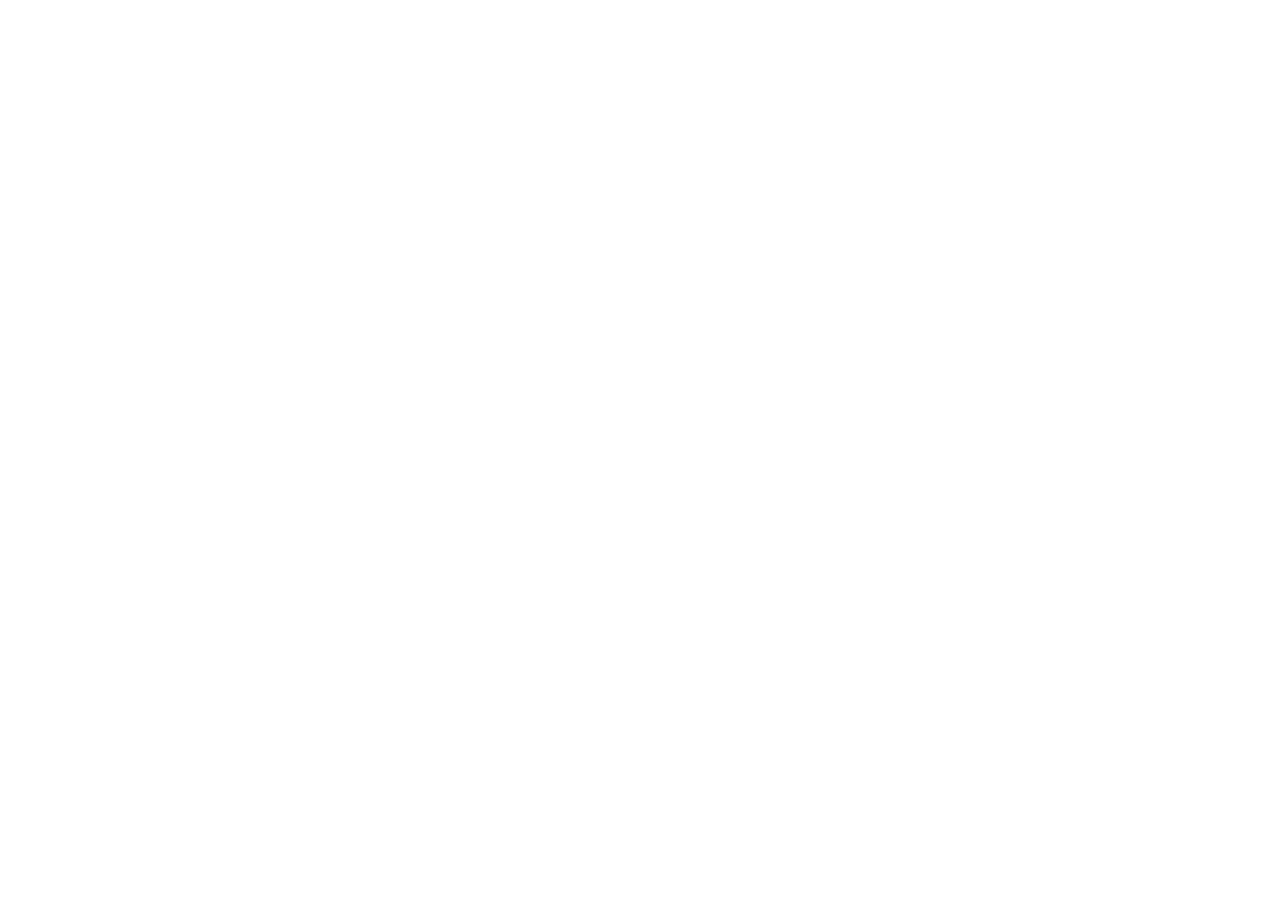
==== plant.html @ 56103a80 "Add the shared engine, the pond and plant models, tests and game pages Co-Authored-By: Claude Opus 5" ====
<!DOCTYPE html>
<html lang="en">
<head>
  <meta charset="UTF-8">
  <meta name="viewport" content="width=device-width, initial-scale=1, viewport-fit=cover">
  <title>Keep the Plant Alive · IoT Playground</title>
  <meta name="description" content="Keep a virtual plant alive for a week with a soil-moisture sensor, a pump and a grow light.">
  <meta name="theme-color" content="#f5f5f2">
  <link rel="icon" href="icon.svg" type="image/svg+xml">
  <link rel="preconnect" href="https://fonts.googleapis.com">
  <link rel="preconnect" href="https://fonts.gstatic.com" crossorigin>
  <link href="https://fonts.googleapis.com/css2?family=Outfit:wght@400;500;600;700&display=swap" rel="stylesheet">
  <link rel="stylesheet" href="style.css">
</head>
<body data-game="plant">
  <noscript><p class="wrap">This game needs JavaScript. Please turn it on in your browser.</p></noscript>
  <script src="engine.js"></script>
  <script src="models/plant.js"></script>
  <script src="ui.js"></script>
  <script src="games/plant.js"></script>
</body>
</html>
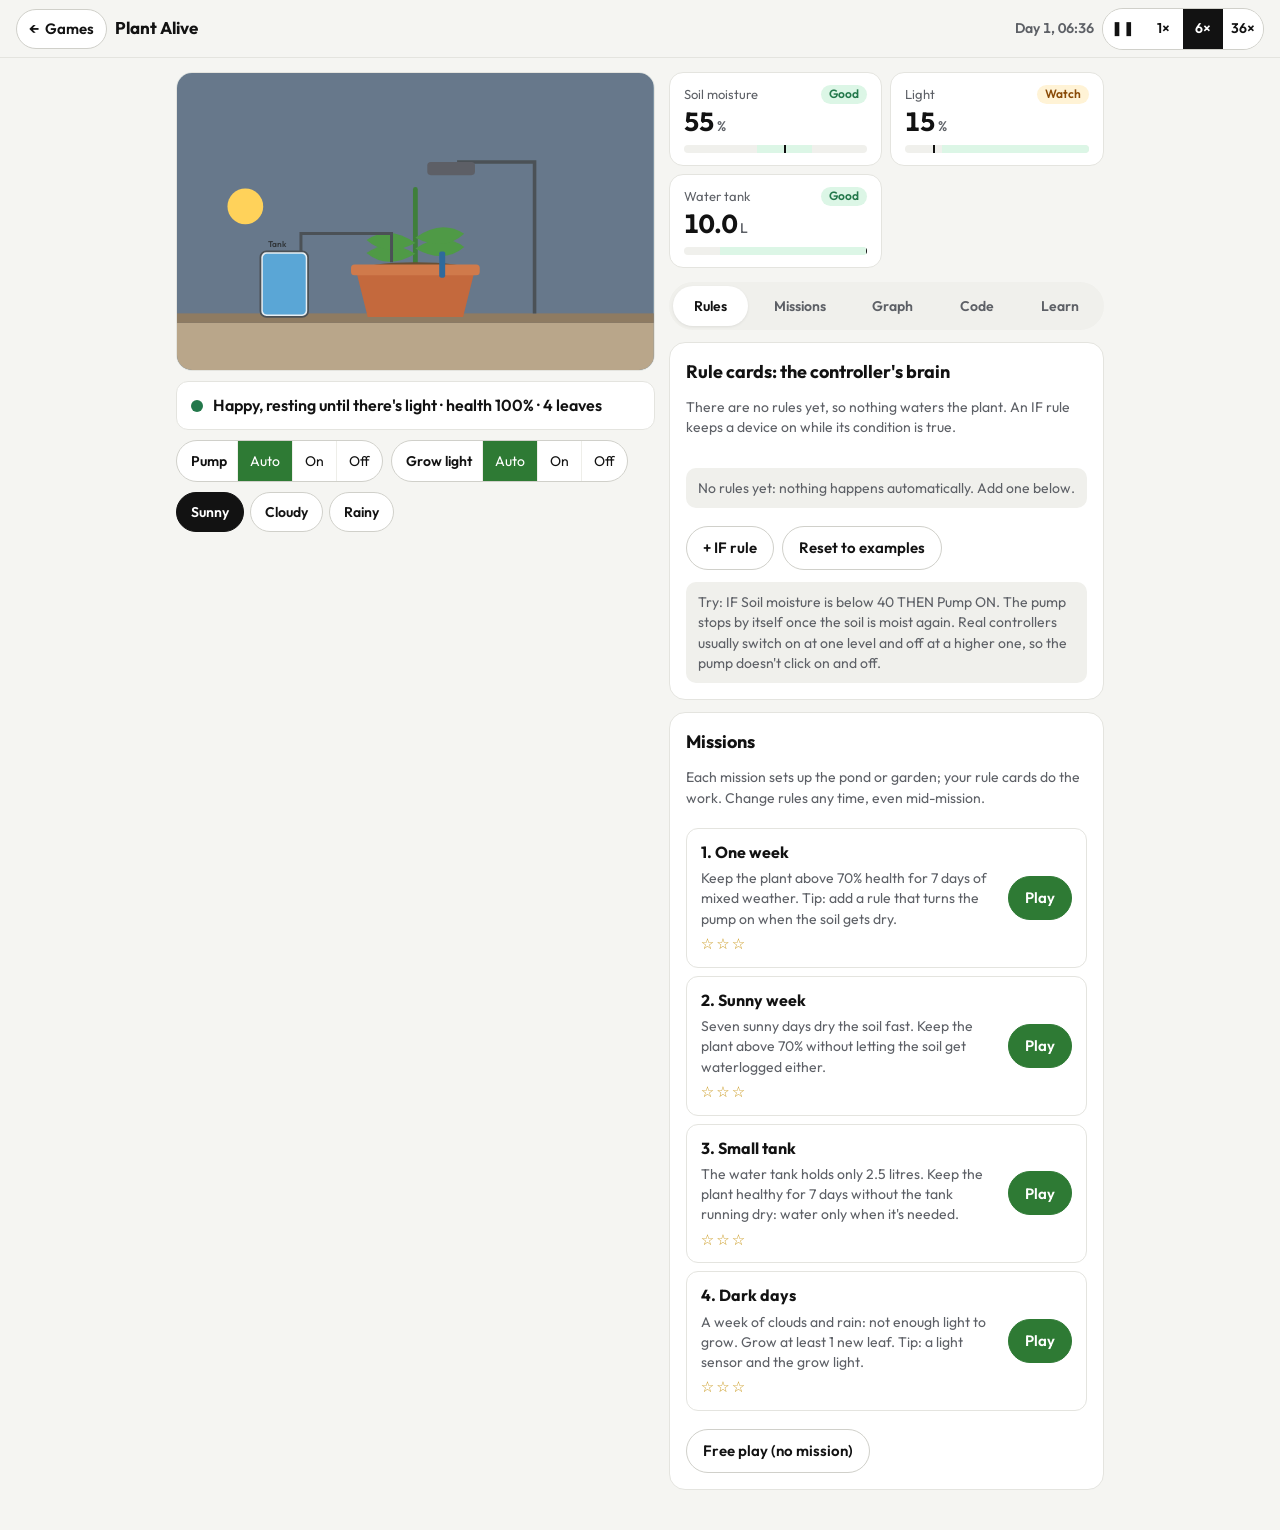
==== commit 292af59e: "Add sound, UNTIL (hysteresis) rule cards and the pages for the three new games Co-Authored-By: Claud" ====
--- a/plant.html
+++ b/plant.html
@@ -15,6 +15,7 @@
 <body data-game="plant">
   <noscript><p class="wrap">This game needs JavaScript. Please turn it on in your browser.</p></noscript>
   <script src="engine.js"></script>
+  <script src="sound.js"></script>
   <script src="models/plant.js"></script>
   <script src="ui.js"></script>
   <script src="games/plant.js"></script>
--- a/style.css
+++ b/style.css
@@ -0,0 +1,172 @@
+/* ============ TOKENS: neutral screens, one accent per game (set on <body data-game>) ============ */
+:root {
+  --ground: #f5f5f2;
+  --surface: #ffffff;
+  --raised: #f0f0ec;
+  --border: #e4e4df;
+  --rule: #eeeee9;
+  --control: #d0d0ca;
+  --text: #121212;
+  --muted: #5d6066;
+  --primary: #121212;
+  --accent: #0a6e8c;         /* replaced per game */
+  --accent-soft: #e3f1f5;
+  --good: #23784b; --good-bg: #dcf6e6;
+  --warn: #8a4b08; --warn-bg: #fff3d6;
+  --bad: #b8262b;  --bad-bg: #ffe8e6;
+  --radius: 16px;
+  --font: "Outfit", -apple-system, "Segoe UI", Roboto, system-ui, sans-serif;
+  --pad: 16px;
+}
+body[data-game="pond"] { --accent: #0a6e8c; --accent-soft: #e3f1f5; }
+body[data-game="plant"] { --accent: #2e7a34; --accent-soft: #e6f3e2; }
+
+/* ============ BASE ============ */
+* { box-sizing: border-box; }
+html { -webkit-text-size-adjust: 100%; }
+body { margin: 0; background: var(--ground); color: var(--text); font-family: var(--font); font-size: 16px; line-height: 1.45; }
+button, input, select { font: inherit; color: inherit; }
+button { cursor: pointer; }
+p, h1, h2, h3 { margin: 0; }
+a { color: inherit; }
+:focus-visible { outline: 2px solid var(--accent); outline-offset: 2px; }
+.wrap { max-width: 960px; margin: 0 auto; padding: 0 var(--pad); }
+.muted { color: var(--muted); }
+.btn {
+  display: inline-flex; align-items: center; justify-content: center; gap: 6px; min-height: 44px; padding: 0 16px;
+  border: 1px solid var(--control); border-radius: 999px; background: var(--surface); font-size: 15px; font-weight: 600; text-decoration: none;
+}
+.btn--primary { background: var(--primary); border-color: var(--primary); color: #fff; }
+.btn--accent { background: var(--accent); border-color: var(--accent); color: #fff; }
+.btn:active { transform: translateY(1px); }
+
+/* ============ HUB ============ */
+.hub-head { padding: 32px 0 20px; }
+.hub-mark { display: flex; align-items: center; gap: 10px; font-weight: 700; font-size: 18px; margin-bottom: 20px; }
+.hub-mark svg { width: 34px; height: 34px; }
+.hub-head h1 { font-size: clamp(30px, 6vw, 44px); line-height: 1.05; letter-spacing: -0.02em; font-weight: 700; }
+.hub-head p { margin-top: 10px; max-width: 46ch; color: var(--muted); font-size: 17px; }
+.games { display: grid; gap: 12px; grid-template-columns: 1fr; padding-bottom: 28px; }
+@media (min-width: 700px) { .games { grid-template-columns: 1fr 1fr; } .games .game:first-child { grid-column: 1 / -1; } }
+.game {
+  display: grid; grid-template-columns: 96px 1fr; gap: 14px; align-items: center; padding: 14px;
+  background: var(--surface); border: 1px solid var(--border); border-radius: var(--radius); text-decoration: none; color: inherit;
+}
+.game svg { width: 96px; height: 96px; border-radius: 12px; }
+.game h2 { font-size: 19px; line-height: 1.2; }
+.game p { margin-top: 4px; color: var(--muted); font-size: 14px; }
+.game .tag { display: inline-block; margin-top: 8px; padding: 2px 10px; border-radius: 999px; font-size: 12px; font-weight: 600; background: var(--good-bg); color: var(--good); }
+.game.is-soon { opacity: 0.72; }
+.game.is-soon .tag { background: var(--raised); color: var(--muted); }
+.how { padding: 20px 0 32px; border-top: 1px solid var(--border); display: grid; gap: 14px; }
+@media (min-width: 700px) { .how { grid-template-columns: repeat(3, 1fr); } }
+.how h3 { font-size: 16px; }
+.how p { color: var(--muted); font-size: 14px; margin-top: 2px; }
+.foot { padding: 0 0 32px; color: var(--muted); font-size: 13px; }
+
+/* ============ GAME SCREEN ============ */
+.bar {
+  position: sticky; top: 0; z-index: 5; display: flex; align-items: center; gap: 8px; min-height: 58px;
+  padding: env(safe-area-inset-top) var(--pad) 0; background: var(--ground); border-bottom: 1px solid var(--border);
+}
+.bar .back { min-height: 40px; padding: 0 12px; }
+@media (max-width: 520px) { .wide-only { display: none; } .bar { gap: 6px; } .bar .back { padding: 0 12px; } .bar .clock { display: none; } }
+.scene-clock { display: none; position: absolute; left: 10px; top: 10px; padding: 4px 10px; border-radius: 999px; background: rgba(255, 255, 255, 0.85); font-size: 13px; font-weight: 600; font-variant-numeric: tabular-nums; }
+@media (max-width: 520px) { .scene-clock { display: block; } }
+.bar h1 { min-width: 0; font-size: 17px; font-weight: 700; margin-right: auto; white-space: nowrap; overflow: hidden; text-overflow: ellipsis; }
+.clock { font-variant-numeric: tabular-nums; font-weight: 600; font-size: 14px; color: var(--muted); white-space: nowrap; }
+.speed { flex: none; display: flex; border: 1px solid var(--control); border-radius: 999px; overflow: hidden; }
+.speed button { min-height: 40px; min-width: 40px; padding: 0 8px; border: 0; background: var(--surface); font-size: 14px; font-weight: 600; }
+.speed button[aria-pressed="true"] { background: var(--primary); color: #fff; }
+
+.layout { display: grid; gap: 14px; padding: 14px 0 40px; }
+.layout > * { min-width: 0; } /* let columns shrink to the screen; the tab row scrolls inside itself */
+@media (min-width: 900px) { .layout { grid-template-columns: 1.1fr 1fr; align-items: start; } .scene-col { position: sticky; top: 72px; } }
+.scene { position: relative; overflow: hidden; border-radius: var(--radius); border: 1px solid var(--border); background: #cfe8f0; aspect-ratio: 16 / 10; }
+.scene svg { display: block; width: 100%; height: 100%; }
+.status { display: flex; align-items: center; gap: 10px; margin-top: 10px; padding: 12px 14px; border-radius: 12px; background: var(--surface); border: 1px solid var(--border); font-weight: 600; }
+.status .dot { flex: none; width: 12px; height: 12px; border-radius: 50%; background: var(--good); }
+.status[data-level="warn"] .dot { background: #d08a14; }
+.status[data-level="bad"] .dot { background: var(--bad); }
+.manual { display: flex; flex-wrap: wrap; gap: 8px; margin-top: 10px; }
+.seg { display: inline-flex; align-items: center; gap: 0; border: 1px solid var(--control); border-radius: 999px; overflow: hidden; background: var(--surface); }
+.seg span { padding: 0 10px 0 14px; font-size: 14px; font-weight: 600; }
+.seg button { min-height: 40px; padding: 0 12px; border: 0; border-left: 1px solid var(--rule); background: transparent; font-size: 14px; }
+.seg button[aria-pressed="true"] { background: var(--accent); color: #fff; }
+.env { margin-top: 10px; display: grid; gap: 8px; }
+.env label { display: grid; grid-template-columns: 110px 1fr 56px; align-items: center; gap: 10px; font-size: 14px; }
+.env output { font-variant-numeric: tabular-nums; text-align: right; font-weight: 600; }
+.env input[type="range"] { width: 100%; accent-color: var(--accent); }
+.chips { display: flex; flex-wrap: wrap; gap: 6px; }
+.chip { min-height: 40px; padding: 0 14px; border: 1px solid var(--control); border-radius: 999px; background: var(--surface); font-size: 14px; font-weight: 600; }
+.chip[aria-pressed="true"] { background: var(--primary); color: #fff; border-color: var(--primary); }
+
+/* Gauges: a label, the value large, and a bar at its true ratio with the healthy range marked */
+.gauges { display: grid; grid-template-columns: 1fr 1fr; gap: 8px; }
+.gauge { text-align: left; padding: 12px 14px; border: 1px solid var(--border); border-radius: 14px; background: var(--surface); }
+.gauge .label { display: flex; justify-content: space-between; color: var(--muted); font-size: 13px; }
+.gauge .value { font-size: 26px; font-weight: 700; font-variant-numeric: tabular-nums; line-height: 1.2; margin-top: 2px; }
+.gauge .value small { font-size: 14px; font-weight: 500; color: var(--muted); margin-left: 3px; }
+.gauge .track { position: relative; height: 8px; margin-top: 8px; border-radius: 4px; background: var(--raised); overflow: hidden; }
+.gauge .band { position: absolute; top: 0; bottom: 0; background: var(--good-bg); }
+.gauge .fill { position: absolute; top: 0; bottom: 0; left: 0; width: 2px; background: var(--text); }
+.gauge .pill { font-size: 12px; font-weight: 600; padding: 0 8px; border-radius: 999px; background: var(--good-bg); color: var(--good); }
+.gauge[data-level="warn"] .pill { background: var(--warn-bg); color: var(--warn); }
+.gauge[data-level="bad"] .pill { background: var(--bad-bg); color: var(--bad); }
+
+/* Tabs and panels */
+.tabs { display: flex; gap: 4px; overflow-x: auto; padding: 4px; border-radius: 999px; background: var(--raised); scrollbar-width: none; }
+.tabs::-webkit-scrollbar { display: none; }
+.tabs button { flex: 1 0 auto; min-height: 40px; padding: 0 14px; border: 0; border-radius: 999px; background: transparent; font-size: 14px; font-weight: 600; color: var(--muted); }
+.tabs button[aria-selected="true"] { background: var(--surface); color: var(--text); box-shadow: 0 1px 3px rgba(0, 0, 0, 0.08); }
+.panel { margin-top: 10px; padding: 16px; border: 1px solid var(--border); border-radius: var(--radius); background: var(--surface); }
+.panel h2 { font-size: 18px; }
+.panel > p { color: var(--muted); font-size: 14px; margin-top: 4px; }
+
+/* Rule cards */
+.rules { display: grid; gap: 8px; margin-top: 12px; }
+.rule { display: flex; flex-wrap: wrap; align-items: center; gap: 6px; padding: 10px 10px 10px 14px; border-radius: 12px; background: var(--accent-soft); border: 1px solid var(--border); font-weight: 600; }
+.rule .kw { font-size: 13px; letter-spacing: 0.04em; color: var(--accent); }
+.rule select, .rule input { min-height: 40px; padding: 0 8px; border: 1px solid var(--control); border-radius: 10px; background: var(--surface); font-weight: 500; }
+.rule input[type="number"] { width: 80px; }
+.rule input[type="time"] { width: 120px; }
+.rule .del { margin-left: auto; min-height: 40px; min-width: 40px; border: 0; background: transparent; color: var(--muted); font-size: 18px; }
+.add { display: flex; flex-wrap: wrap; gap: 8px; margin-top: 10px; }
+.hint { margin-top: 10px; padding: 10px 12px; border-radius: 10px; background: var(--raised); font-size: 14px; color: var(--muted); }
+
+/* Missions */
+.missions { display: grid; gap: 8px; margin-top: 12px; }
+.mission { display: grid; grid-template-columns: 1fr auto; gap: 4px 12px; align-items: center; padding: 12px 14px; border: 1px solid var(--border); border-radius: 12px; }
+.mission h3 { font-size: 16px; }
+.mission p { grid-column: 1; color: var(--muted); font-size: 14px; }
+.mission .stars { grid-column: 1; color: #c9971a; letter-spacing: 2px; font-size: 15px; }
+.mission .btn { grid-row: 1 / span 3; grid-column: 2; }
+.banner { margin-top: 12px; padding: 12px 14px; border-radius: 12px; font-weight: 600; }
+.banner[data-kind="run"] { background: var(--accent-soft); }
+.banner[data-kind="won"] { background: var(--good-bg); color: var(--good); }
+.banner[data-kind="lost"] { background: var(--bad-bg); color: var(--bad); }
+.progress { height: 8px; margin-top: 8px; border-radius: 4px; background: rgba(0, 0, 0, 0.08); overflow: hidden; }
+.progress i { display: block; height: 100%; background: var(--accent); }
+
+/* Graph, code, learn */
+.graph svg { width: 100%; height: 200px; display: block; margin-top: 10px; }
+.graph .axis { stroke: var(--rule); stroke-width: 1; }
+.graph .band { fill: var(--good-bg); }
+.graph .line { fill: none; stroke: var(--accent); stroke-width: 2; }
+.graph text { font-size: 11px; fill: var(--muted); font-family: var(--font); }
+.code pre { margin: 12px 0 0; padding: 14px; border-radius: 12px; background: #16181c; color: #e8e8e3; font: 13px/1.5 ui-monospace, Menlo, Consolas, monospace; overflow: auto; max-height: 420px; }
+.learn dl { margin: 12px 0 0; display: grid; gap: 12px; }
+.learn dt { font-weight: 700; }
+.learn dd { margin: 2px 0 0; color: var(--muted); font-size: 14px; }
+.learn .sources { margin-top: 14px; font-size: 13px; color: var(--muted); }
+.log { margin-top: 10px; max-height: 120px; overflow: auto; font-size: 13px; color: var(--muted); }
+
+/* Sheet that explains one sensor */
+.sheet { position: fixed; inset: 0; z-index: 20; display: grid; align-items: end; background: rgba(0, 0, 0, 0.35); }
+.sheet[hidden] { display: none; }
+.sheet > div { max-width: 640px; width: 100%; margin: 0 auto; padding: 20px var(--pad) max(20px, env(safe-area-inset-bottom)); border-radius: 20px 20px 0 0; background: var(--surface); }
+.sheet h2 { font-size: 20px; }
+.sheet p { margin-top: 8px; color: var(--muted); }
+.sheet .btn { margin-top: 14px; }
+
+@media (prefers-reduced-motion: reduce) { .anim { animation: none !important; } }
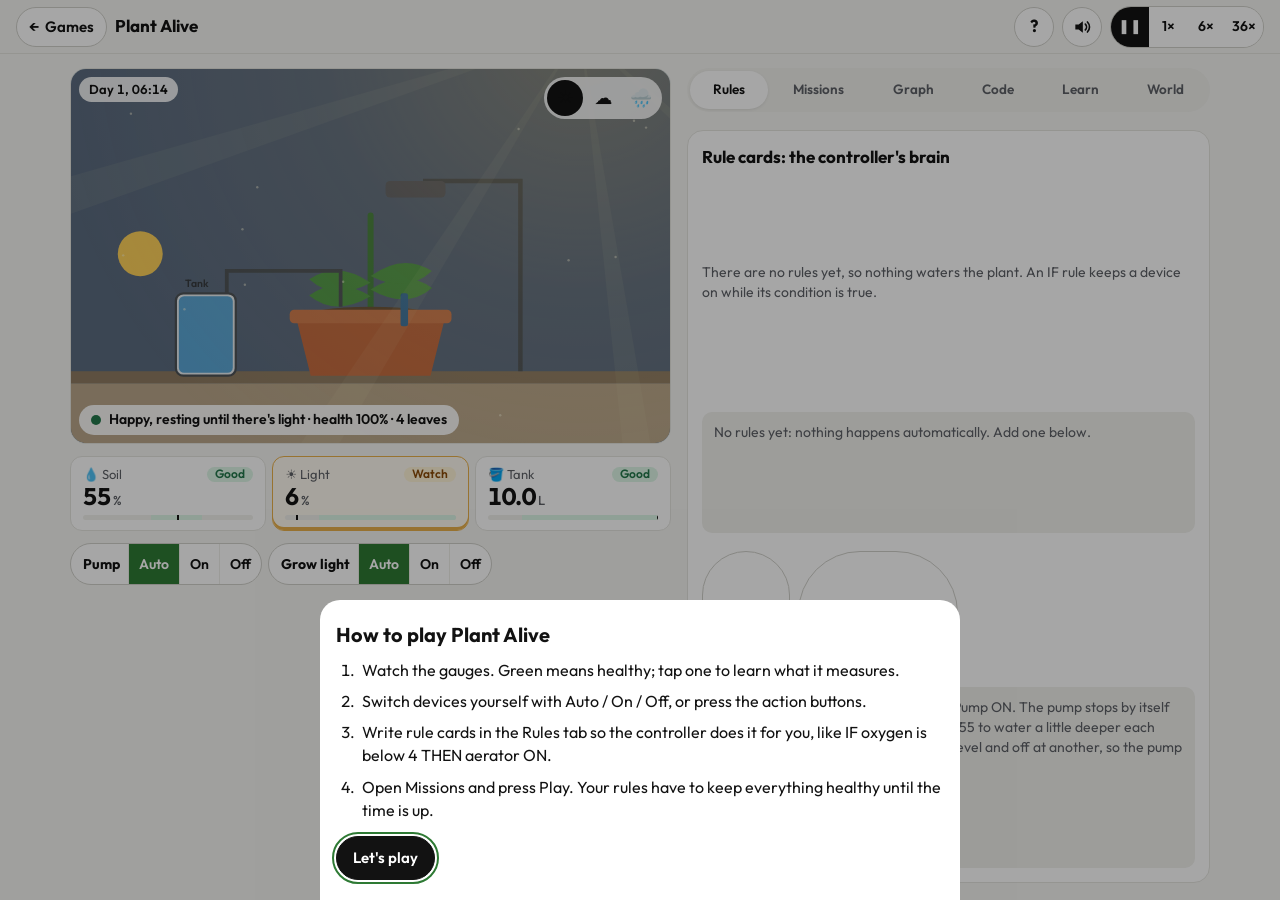
==== commit a0a29f3c: "Fit games on one phone screen, add weather and six design-project games - One-screen phone layout: s" ====
--- a/plant.html
+++ b/plant.html
@@ -16,6 +16,7 @@
   <noscript><p class="wrap">This game needs JavaScript. Please turn it on in your browser.</p></noscript>
   <script src="engine.js"></script>
   <script src="sound.js"></script>
+  <script src="weather.js"></script>
   <script src="models/plant.js"></script>
   <script src="ui.js"></script>
   <script src="games/plant.js"></script>
--- a/style.css
+++ b/style.css
@@ -20,6 +20,9 @@
 }
 body[data-game="pond"] { --accent: #0a6e8c; --accent-soft: #e3f1f5; }
 body[data-game="plant"] { --accent: #2e7a34; --accent-soft: #e6f3e2; }
+body[data-game="room"] { --accent: #a2482a; --accent-soft: #f7e9e2; }
+body[data-game="detective"] { --accent: #5b3f8c; --accent-soft: #eee8f6; }
+body[data-game="circuit"] { --accent: #1f5fa8; --accent-soft: #e4eef9; }
 
 /* ============ BASE ============ */
 * { box-sizing: border-box; }
@@ -58,77 +61,156 @@
 .game .tag { display: inline-block; margin-top: 8px; padding: 2px 10px; border-radius: 999px; font-size: 12px; font-weight: 600; background: var(--good-bg); color: var(--good); }
 .game.is-soon { opacity: 0.72; }
 .game.is-soon .tag { background: var(--raised); color: var(--muted); }
+.projects { padding: 8px 0 8px; border-top: 1px solid var(--border); }
+.projects > h2 { margin-top: 20px; font-size: 22px; letter-spacing: -0.01em; }
+.projects > p { margin: 6px 0 14px; max-width: 62ch; color: var(--muted); font-size: 15px; }
+.projects .games .game:first-child { grid-column: auto; }
 .how { padding: 20px 0 32px; border-top: 1px solid var(--border); display: grid; gap: 14px; }
 @media (min-width: 700px) { .how { grid-template-columns: repeat(3, 1fr); } }
 .how h3 { font-size: 16px; }
 .how p { color: var(--muted); font-size: 14px; margin-top: 2px; }
 .foot { padding: 0 0 32px; color: var(--muted); font-size: 13px; }
 
+/* ============ SOUND BUTTON: a speaker in the top bar with two switches ============ */
+.sound { position: relative; flex: none; }
+.sound-btn { display: grid; place-items: center; width: 40px; height: 40px; border: 1px solid var(--control); border-radius: 999px; background: var(--surface); }
+.sound-menu { position: absolute; right: 0; top: 46px; z-index: 30; display: grid; gap: 2px; min-width: 210px; padding: 6px; border: 1px solid var(--border); border-radius: 14px; background: var(--surface); box-shadow: 0 8px 24px rgba(0, 0, 0, 0.12); }
+.sound-menu[hidden] { display: none; }
+.sound-menu button { display: flex; align-items: center; justify-content: space-between; gap: 12px; min-height: 44px; padding: 0 10px; border: 0; border-radius: 10px; background: transparent; font-size: 15px; font-weight: 600; text-align: left; }
+.sound-menu i { position: relative; flex: none; width: 38px; height: 22px; border-radius: 999px; background: var(--control); transition: background 150ms; }
+.sound-menu i::after { content: ""; position: absolute; top: 3px; left: 3px; width: 16px; height: 16px; border-radius: 50%; background: #fff; transition: transform 150ms; }
+.sound-menu [aria-checked="true"] i { background: var(--accent); }
+.sound-menu [aria-checked="true"] i::after { transform: translateX(16px); }
+
 /* ============ GAME SCREEN ============ */
+/* One screen, no page scrolling: bar, stage (scene), gauges, controls and a dock of tabs whose panel scrolls inside
+   itself. Phones stack these; from 900px the stage, gauges and controls sit left and the dock right. Very short
+   screens (a phone on its side) fall back to a normal scrolling page. */
 .bar {
-  position: sticky; top: 0; z-index: 5; display: flex; align-items: center; gap: 8px; min-height: 58px;
+  position: sticky; top: 0; z-index: 5; display: flex; align-items: center; gap: 8px; min-height: 54px;
   padding: env(safe-area-inset-top) var(--pad) 0; background: var(--ground); border-bottom: 1px solid var(--border);
 }
 .bar .back { min-height: 40px; padding: 0 12px; }
-@media (max-width: 520px) { .wide-only { display: none; } .bar { gap: 6px; } .bar .back { padding: 0 12px; } .bar .clock { display: none; } }
-.scene-clock { display: none; position: absolute; left: 10px; top: 10px; padding: 4px 10px; border-radius: 999px; background: rgba(255, 255, 255, 0.85); font-size: 13px; font-weight: 600; font-variant-numeric: tabular-nums; }
-@media (max-width: 520px) { .scene-clock { display: block; } }
 .bar h1 { min-width: 0; font-size: 17px; font-weight: 700; margin-right: auto; white-space: nowrap; overflow: hidden; text-overflow: ellipsis; }
-.clock { font-variant-numeric: tabular-nums; font-weight: 600; font-size: 14px; color: var(--muted); white-space: nowrap; }
+.icon-btn { flex: none; display: grid; place-items: center; width: 40px; height: 40px; border: 1px solid var(--control); border-radius: 999px; background: var(--surface); font-size: 17px; font-weight: 700; }
 .speed { flex: none; display: flex; border: 1px solid var(--control); border-radius: 999px; overflow: hidden; }
-.speed button { min-height: 40px; min-width: 40px; padding: 0 8px; border: 0; background: var(--surface); font-size: 14px; font-weight: 600; }
+.speed button { min-height: 40px; min-width: 38px; padding: 0 6px; border: 0; background: var(--surface); font-size: 14px; font-weight: 600; }
 .speed button[aria-pressed="true"] { background: var(--primary); color: #fff; }
-
-.layout { display: grid; gap: 14px; padding: 14px 0 40px; }
-.layout > * { min-width: 0; } /* let columns shrink to the screen; the tab row scrolls inside itself */
-@media (min-width: 900px) { .layout { grid-template-columns: 1.1fr 1fr; align-items: start; } .scene-col { position: sticky; top: 72px; } }
-.scene { position: relative; overflow: hidden; border-radius: var(--radius); border: 1px solid var(--border); background: #cfe8f0; aspect-ratio: 16 / 10; }
+@media (max-width: 520px) { .wide-only { display: none; } .bar { gap: 6px; padding-left: 12px; padding-right: 12px; } .bar .back { padding: 0 12px; } }
+@media (max-width: 370px) { .bar h1 { display: none; } .bar .back { margin-right: auto; } .speed button { min-width: 34px; } }
+
+.shell { display: flex; flex-direction: column; gap: 8px; max-width: 1180px; margin: 0 auto; padding: 8px 12px max(8px, env(safe-area-inset-bottom)); height: calc(100dvh - 55px - env(safe-area-inset-top)); }
+.shell > * { min-width: 0; flex: none; }
+@media (min-width: 900px) {
+  .shell { display: grid; grid-template-columns: minmax(0, 1.15fr) minmax(0, 1fr); grid-template-rows: auto auto 1fr; gap: 12px 16px; padding: 14px 20px 16px; }
+  .stage { grid-column: 1; grid-row: 1; }
+  .gauges { grid-column: 1; grid-row: 2; }
+  .manual { grid-column: 1; grid-row: 3; align-self: start; }
+  .dock { grid-column: 2; grid-row: 1 / span 3; min-height: 0; }
+}
+@media (max-height: 560px) and (max-width: 899px) { .shell { height: auto; } .dock .panel { max-height: none; overflow: visible; } }
+
+/* The stage: the scene with the clock, weather buttons and status line laid over it */
+.stage { position: relative; overflow: hidden; border-radius: var(--radius); border: 1px solid var(--border); background: #cfe8f0; height: clamp(150px, 29dvh, 300px); }
+@media (min-width: 900px) { .stage { height: auto; aspect-ratio: 16 / 10; max-height: calc(100dvh - 330px); min-height: 220px; } }
+.scene { position: absolute; inset: 0; }
 .scene svg { display: block; width: 100%; height: 100%; }
-.status { display: flex; align-items: center; gap: 10px; margin-top: 10px; padding: 12px 14px; border-radius: 12px; background: var(--surface); border: 1px solid var(--border); font-weight: 600; }
-.status .dot { flex: none; width: 12px; height: 12px; border-radius: 50%; background: var(--good); }
+.wx { position: absolute; inset: 0; width: 100%; height: 100%; pointer-events: none; }
+.scene-clock { position: absolute; left: 8px; top: 8px; padding: 3px 10px; border-radius: 999px; background: rgba(255, 255, 255, 0.88); font-size: 13px; font-weight: 600; font-variant-numeric: tabular-nums; }
+.wx-pick { position: absolute; right: 8px; top: 8px; display: flex; gap: 2px; padding: 3px; border-radius: 999px; background: rgba(255, 255, 255, 0.88); }
+.wx-btn { width: 36px; height: 36px; border: 0; border-radius: 999px; background: transparent; font-size: 18px; line-height: 1; }
+.wx-btn[aria-pressed="true"] { background: var(--primary); }
+.stage-foot { position: absolute; left: 8px; right: 8px; bottom: 8px; display: grid; gap: 6px; justify-items: start; pointer-events: none; }
+.status { display: flex; align-items: center; gap: 8px; max-width: 100%; padding: 6px 12px; border-radius: 999px; background: rgba(255, 255, 255, 0.92); font-size: 14px; font-weight: 600; line-height: 1.25; }
+.status .dot { flex: none; width: 10px; height: 10px; border-radius: 50%; background: var(--good); }
 .status[data-level="warn"] .dot { background: #d08a14; }
+.status[data-level="bad"] { background: #fff1ef; color: var(--bad); }
 .status[data-level="bad"] .dot { background: var(--bad); }
-.manual { display: flex; flex-wrap: wrap; gap: 8px; margin-top: 10px; }
+.toast { padding: 4px 10px; border-radius: 999px; background: rgba(18, 18, 18, 0.78); color: #fff; font-size: 13px; font-weight: 600; opacity: 0; transform: translateY(4px); transition: opacity 200ms, transform 200ms; }
+.toast[data-show="true"] { opacity: 1; transform: none; }
+
+/* Controls: one row of switches and action buttons */
+.manual { display: flex; flex-wrap: wrap; gap: 6px; }
 .seg { display: inline-flex; align-items: center; gap: 0; border: 1px solid var(--control); border-radius: 999px; overflow: hidden; background: var(--surface); }
-.seg span { padding: 0 10px 0 14px; font-size: 14px; font-weight: 600; }
-.seg button { min-height: 40px; padding: 0 12px; border: 0; border-left: 1px solid var(--rule); background: transparent; font-size: 14px; }
+.seg span { padding: 0 8px 0 12px; font-size: 13px; font-weight: 700; }
+.seg button { min-height: 40px; padding: 0 10px; border: 0; border-left: 1px solid var(--rule); background: transparent; font-size: 13px; font-weight: 600; }
 .seg button[aria-pressed="true"] { background: var(--accent); color: #fff; }
-.env { margin-top: 10px; display: grid; gap: 8px; }
-.env label { display: grid; grid-template-columns: 110px 1fr 56px; align-items: center; gap: 10px; font-size: 14px; }
-.env output { font-variant-numeric: tabular-nums; text-align: right; font-weight: 600; }
+.btn--small { min-height: 40px; padding: 0 14px; font-size: 14px; }
+@media (max-width: 899px) {
+  .seg button:not([aria-pressed="true"]) { display: none; }
+  .seg button[aria-pressed="true"] { min-width: 64px; }
+  .seg button[aria-pressed="true"]::after { content: " ⇄"; font-size: 11px; opacity: 0.75; }
+  .seg button[data-mode="on"][aria-pressed="true"] { background: var(--good); }
+  .seg button[data-mode="off"][aria-pressed="true"] { background: #5d6066; }
+}
+@media (min-width: 900px) { .seg span, .seg button { font-size: 14px; } }
+
+/* World tab: sliders and choices for free play */
+.env { margin-top: 12px; display: grid; gap: 10px; }
+.env label, .env-row { display: grid; grid-template-columns: 112px 1fr minmax(56px, auto); align-items: center; gap: 10px; font-size: 14px; }
+.env-row { grid-template-columns: 112px 1fr; }
+.env output { white-space: nowrap; font-variant-numeric: tabular-nums; text-align: right; font-weight: 600; }
 .env input[type="range"] { width: 100%; accent-color: var(--accent); }
 .chips { display: flex; flex-wrap: wrap; gap: 6px; }
 .chip { min-height: 40px; padding: 0 14px; border: 1px solid var(--control); border-radius: 999px; background: var(--surface); font-size: 14px; font-weight: 600; }
 .chip[aria-pressed="true"] { background: var(--primary); color: #fff; border-color: var(--primary); }
-
-/* Gauges: a label, the value large, and a bar at its true ratio with the healthy range marked */
-.gauges { display: grid; grid-template-columns: 1fr 1fr; gap: 8px; }
-.gauge { text-align: left; padding: 12px 14px; border: 1px solid var(--border); border-radius: 14px; background: var(--surface); }
-.gauge .label { display: flex; justify-content: space-between; color: var(--muted); font-size: 13px; }
-.gauge .value { font-size: 26px; font-weight: 700; font-variant-numeric: tabular-nums; line-height: 1.2; margin-top: 2px; }
-.gauge .value small { font-size: 14px; font-weight: 500; color: var(--muted); margin-left: 3px; }
-.gauge .track { position: relative; height: 8px; margin-top: 8px; border-radius: 4px; background: var(--raised); overflow: hidden; }
+.sub { margin-top: 16px; font-size: 15px; }
+
+/* Gauges: compact tiles in one row on phones; a label, the value and a bar with the healthy range marked */
+.gauges { display: grid; grid-template-columns: repeat(4, minmax(0, 1fr)); gap: 6px; }
+.gauges[data-n="3"] { grid-template-columns: repeat(3, minmax(0, 1fr)); }
+.gauges[data-n="5"], .gauges[data-n="6"] { grid-template-columns: repeat(3, minmax(0, 1fr)); }
+.gauges[data-n="2"] { grid-template-columns: repeat(2, minmax(0, 1fr)); }
+.gauge { min-width: 0; text-align: left; padding: 6px 8px 7px; border: 1px solid var(--border); border-radius: 12px; background: var(--surface); }
+.gauge .label { display: flex; justify-content: space-between; align-items: center; gap: 4px; color: var(--muted); font-size: 11.5px; line-height: 1.2; }
+.gauge .name { min-width: 0; white-space: nowrap; overflow: hidden; text-overflow: ellipsis; }
+.gauge .ico { font-weight: 400; margin-right: 3px; }
+.gauge .value { font-size: clamp(15px, 4.6vw, 18px); letter-spacing: -0.01em; font-weight: 700; font-variant-numeric: tabular-nums; line-height: 1.15; margin-top: 1px; white-space: nowrap; overflow: hidden; text-overflow: ellipsis; }
+.gauge .value small { font-size: clamp(9.5px, 2.8vw, 11px); font-weight: 500; color: var(--muted); margin-left: 2px; }
+.gauge .track { position: relative; height: 5px; margin-top: 4px; border-radius: 3px; background: var(--raised); overflow: hidden; }
 .gauge .band { position: absolute; top: 0; bottom: 0; background: var(--good-bg); }
 .gauge .fill { position: absolute; top: 0; bottom: 0; left: 0; width: 2px; background: var(--text); }
-.gauge .pill { font-size: 12px; font-weight: 600; padding: 0 8px; border-radius: 999px; background: var(--good-bg); color: var(--good); }
-.gauge[data-level="warn"] .pill { background: var(--warn-bg); color: var(--warn); }
-.gauge[data-level="bad"] .pill { background: var(--bad-bg); color: var(--bad); }
-
-/* Tabs and panels */
-.tabs { display: flex; gap: 4px; overflow-x: auto; padding: 4px; border-radius: 999px; background: var(--raised); scrollbar-width: none; }
+/* on phones the tile colour shows the level; the Good / Watch / Problem word is kept for screen readers */
+.gauge .pill { position: absolute; width: 1px; height: 1px; overflow: hidden; clip: rect(0 0 0 0); }
+.gauge { position: relative; }
+.gauge[data-level="warn"] { border-color: #e9b04a; background: #fffaf0; box-shadow: inset 0 -3px 0 #e9b04a; }
+.gauge[data-level="bad"] { border-color: #e2716a; background: #fff3f2; box-shadow: inset 0 -3px 0 var(--bad); }
+.gauge[data-level="bad"] .value { color: var(--bad); }
+@media (min-width: 900px) {
+  .gauge { padding: 10px 12px; }
+  .gauge .label { font-size: 13px; }
+  .gauge .value { font-size: 24px; }
+  .gauge .value small { font-size: 13px; }
+  .gauge .pill { position: static; width: auto; height: auto; clip: auto; flex: none; padding: 0 8px; border-radius: 999px; font-size: 12px; font-weight: 600; background: var(--good-bg); color: var(--good); }
+  .gauge[data-level="warn"] .pill { background: var(--warn-bg); color: var(--warn); }
+  .gauge[data-level="bad"] .pill { background: var(--bad-bg); color: var(--bad); }
+}
+
+/* The dock: mission strip, tabs and a panel that fills the rest of the screen and scrolls inside itself */
+.dock { flex: 1 1 auto; min-height: 0; display: flex; flex-direction: column; gap: 6px; }
+.strip { flex: none; padding: 8px 12px; border-radius: 12px; background: var(--accent-soft); font-size: 13px; font-weight: 600; }
+.strip[data-kind="won"] { background: var(--good-bg); color: var(--good); }
+.strip[data-kind="lost"] { background: var(--bad-bg); color: var(--bad); }
+.strip .progress { height: 6px; margin-top: 6px; }
+.tabs { flex: none; display: flex; gap: 2px; overflow-x: auto; padding: 3px; border-radius: 999px; background: var(--raised); scrollbar-width: none; }
 .tabs::-webkit-scrollbar { display: none; }
-.tabs button { flex: 1 0 auto; min-height: 40px; padding: 0 14px; border: 0; border-radius: 999px; background: transparent; font-size: 14px; font-weight: 600; color: var(--muted); }
+.tabs button { flex: 1 0 auto; min-height: 38px; padding: 0 clamp(5px, 1.6vw, 12px); border: 0; border-radius: 999px; background: transparent; font-size: 13.5px; font-weight: 600; color: var(--muted); }
 .tabs button[aria-selected="true"] { background: var(--surface); color: var(--text); box-shadow: 0 1px 3px rgba(0, 0, 0, 0.08); }
-.panel { margin-top: 10px; padding: 16px; border: 1px solid var(--border); border-radius: var(--radius); background: var(--surface); }
-.panel h2 { font-size: 18px; }
+.panel { flex: 1 1 auto; min-height: 120px; overflow-y: auto; overscroll-behavior: contain; -webkit-overflow-scrolling: touch; padding: 14px; border: 1px solid var(--border); border-radius: var(--radius); background: var(--surface); }
+.panel[hidden] { display: none; }
+.panel h2 { font-size: 17px; }
 .panel > p { color: var(--muted); font-size: 14px; margin-top: 4px; }
+.credit { margin-top: 10px !important; padding: 10px 12px; border-radius: 10px; background: var(--accent-soft); color: var(--text) !important; font-size: 13.5px !important; }
+.steps { margin: 10px 0 0; padding-left: 22px; display: grid; gap: 8px; }
+.steps li { padding-left: 4px; }
 
 /* Rule cards */
 .rules { display: grid; gap: 8px; margin-top: 12px; }
 .rule { display: flex; flex-wrap: wrap; align-items: center; gap: 6px; padding: 10px 10px 10px 14px; border-radius: 12px; background: var(--accent-soft); border: 1px solid var(--border); font-weight: 600; }
 .rule .kw { font-size: 13px; letter-spacing: 0.04em; color: var(--accent); }
 .rule select, .rule input { min-height: 40px; padding: 0 8px; border: 1px solid var(--control); border-radius: 10px; background: var(--surface); font-weight: 500; }
-.rule input[type="number"] { width: 80px; }
+.rule input[type="number"] { width: 84px; }
+.rule input::placeholder { color: var(--muted); font-size: 13px; }
 .rule input[type="time"] { width: 120px; }
 .rule .del { margin-left: auto; min-height: 40px; min-width: 40px; border: 0; background: transparent; color: var(--muted); font-size: 18px; }
 .add { display: flex; flex-wrap: wrap; gap: 8px; margin-top: 10px; }
@@ -153,13 +235,103 @@
 .graph .axis { stroke: var(--rule); stroke-width: 1; }
 .graph .band { fill: var(--good-bg); }
 .graph .line { fill: none; stroke: var(--accent); stroke-width: 2; }
-.graph text { font-size: 11px; fill: var(--muted); font-family: var(--font); }
+.graph text { font-size: 16px; fill: var(--muted); font-family: var(--font); }
 .code pre { margin: 12px 0 0; padding: 14px; border-radius: 12px; background: #16181c; color: #e8e8e3; font: 13px/1.5 ui-monospace, Menlo, Consolas, monospace; overflow: auto; max-height: 420px; }
 .learn dl { margin: 12px 0 0; display: grid; gap: 12px; }
 .learn dt { font-weight: 700; }
 .learn dd { margin: 2px 0 0; color: var(--muted); font-size: 14px; }
 .learn .sources { margin-top: 14px; font-size: 13px; color: var(--muted); }
-.log { margin-top: 10px; max-height: 120px; overflow: auto; font-size: 13px; color: var(--muted); }
+.log { margin-top: 6px; display: grid; gap: 4px; font-size: 13px; color: var(--muted); }
+
+/* ============ SENSOR DETECTIVE ============ */
+.detective { max-width: 760px; padding-top: 18px; padding-bottom: 40px; }
+@media (max-width: 640px) {
+  .detective { padding-top: 10px; }
+  .case-intro h2 { font-size: 18px; }
+  .case-intro p { font-size: 13.5px; }
+  .detective .case-list { margin: 10px 0; }
+  .case { padding: 14px; }
+  .case-title { font-size: 20px; }
+  .story { font-size: 15px; }
+  .chart svg { max-height: 150px; }
+}
+.case-intro h2 { font-size: 22px; }
+.case-intro p { margin-top: 4px; font-size: 15px; }
+.case-list { display: flex; gap: 8px; overflow-x: auto; margin: 14px 0; padding-bottom: 6px; scrollbar-width: thin; }
+.case-chip { flex: none; display: grid; grid-template-columns: auto 1fr; gap: 2px 8px; align-items: center; width: 190px; min-height: 64px; padding: 10px 12px; border: 1px solid var(--border); border-radius: 12px; background: var(--surface); text-align: left; }
+.case-chip[aria-current="true"] { border-color: var(--accent); box-shadow: inset 0 0 0 1px var(--accent); }
+.case-chip .num { grid-row: 1 / span 2; font-weight: 700; color: var(--accent); }
+.case-chip .t { font-size: 14px; font-weight: 600; line-height: 1.25; }
+.case-chip .stars { color: #c9971a; font-size: 13px; letter-spacing: 1px; }
+.case { padding: 18px; border: 1px solid var(--border); border-radius: var(--radius); background: var(--surface); }
+.case-meta { color: var(--muted); font-size: 13px; font-weight: 600; }
+.case-title { font-size: 24px; line-height: 1.15; margin-top: 4px; }
+.case-title:focus { outline: none; }
+.story { margin-top: 8px; font-size: 16px; }
+.chart { margin: 14px 0 0; }
+.chart figcaption { font-size: 14px; }
+.chart svg { display: block; width: 100%; height: auto; margin-top: 6px; }
+.chart .axis { stroke: var(--rule); stroke-width: 1; }
+.chart .band { fill: var(--good-bg); }
+.chart .line { fill: none; stroke: var(--accent); stroke-width: 2.2; }
+.chart .mark { stroke: #9a8fb0; stroke-width: 1.5; stroke-dasharray: 4 4; }
+.chart text { font-size: 17px; fill: var(--muted); font-family: var(--font); }
+.clue { margin-top: 10px; padding: 12px 14px; border-radius: 12px; background: var(--accent-soft); }
+.clue p { font-weight: 600; }
+.ask { margin-top: 18px; font-size: 18px; }
+.options { display: grid; gap: 8px; margin-top: 10px; }
+.option { min-height: 52px; padding: 10px 14px; border: 1px solid var(--control); border-radius: 12px; background: var(--surface); text-align: left; font-size: 15px; font-weight: 600; }
+.option[data-state="wrong"] { background: var(--bad-bg); border-color: transparent; color: var(--bad); text-decoration: line-through; cursor: default; }
+.option[data-state="right"] { background: var(--good-bg); border-color: var(--good); color: var(--good); }
+.feedback { margin-top: 12px; padding: 14px; border-radius: 12px; }
+.feedback[data-kind="won"] { background: var(--good-bg); }
+.feedback[data-kind="lost"] { background: var(--bad-bg); }
+.feedback h3 { font-size: 17px; }
+.feedback p { margin-top: 6px; }
+.feedback .btn { margin-top: 12px; }
+
+/* ============ CIRCUIT PLAYGROUND ============ */
+.circuit { padding-top: 14px; padding-bottom: 40px; }
+@media (max-width: 899px) and (min-height: 561px) {
+  .circuit { display: flex; flex-direction: column; height: calc(100dvh - 55px); padding-top: 8px; padding-bottom: 8px; }
+  .circuit > .case-list { flex: none; margin-bottom: 8px; }
+  .circuit .circuit-layout { flex: 1; min-height: 0; display: flex; flex-direction: column; gap: 8px; }
+  .circuit .board-col { flex: none; }
+  .circuit .board { height: 47dvh; width: auto; max-width: 100%; }
+  .circuit .circuit-side { flex: 1; min-height: 0; overflow-y: auto; overscroll-behavior: contain; padding: 12px 14px; }
+  .circuit .case-title { font-size: 19px; }
+}
+@media (max-width: 899px) { .case-chip { width: 150px; min-height: 52px; padding: 6px 10px; } .case-chip .t { font-size: 13px; } }
+.circuit .case-list { margin-top: 0; }
+.circuit-layout { display: grid; gap: 14px; }
+.circuit-layout > * { min-width: 0; }
+@media (min-width: 900px) { .circuit-layout { grid-template-columns: minmax(0, 460px) 1fr; align-items: start; } .board-col { position: sticky; top: 72px; } }
+.board { display: block; width: 100%; max-width: 460px; margin: 0 auto; height: auto; border-radius: var(--radius); border: 1px solid var(--border); background: #e9e4d8; touch-action: manipulation; }
+.board .term { cursor: pointer; }
+.board .term:focus { outline: none; }
+.board .term:focus-visible .ring { opacity: 1; stroke: var(--accent); }
+.board .wire-hit { cursor: pointer; }
+.circuit-side { padding: 16px; border: 1px solid var(--border); border-radius: var(--radius); background: var(--surface); }
+.goal { margin-top: 6px; }
+.problems { list-style: none; margin: 12px 0 0; padding: 0; display: grid; gap: 6px; }
+.problems li { padding: 10px 12px; border-radius: 10px; font-size: 14px; background: var(--raised); }
+.problems li[data-level="bad"] { background: var(--bad-bg); color: var(--bad); font-weight: 600; }
+.problems li[data-level="warn"] { background: var(--warn-bg); color: var(--warn); }
+.problems li[data-level="good"] { background: var(--good-bg); color: var(--good); font-weight: 600; }
+.controls { display: grid; gap: 10px; margin-top: 12px; }
+.controls .slider { display: grid; grid-template-columns: 1fr; gap: 4px; font-size: 14px; font-weight: 600; }
+.controls .slider input { width: 100%; accent-color: var(--accent); }
+.controls output { font-variant-numeric: tabular-nums; color: var(--muted); }
+.hold { user-select: none; -webkit-user-select: none; touch-action: none; }
+.hold[data-on] { background: var(--accent); border-color: var(--accent); color: #fff; }
+.monitor-label { margin-top: 12px; font-size: 13px; font-weight: 600; color: var(--muted); }
+.monitor { margin: 4px 0 0; padding: 10px 12px; border-radius: 10px; background: #16181c; color: #9fe6a8; font: 13px/1.5 ui-monospace, Menlo, Consolas, monospace; white-space: pre-wrap; min-height: 42px; }
+.circuit .sub { margin-top: 18px; font-size: 16px; }
+.small { font-size: 13px; }
+.wire-list { list-style: none; margin: 8px 0 0; padding: 0; display: grid; gap: 4px; font-size: 14px; }
+.wire-list li { display: flex; align-items: center; justify-content: space-between; gap: 8px; padding: 2px 0 2px 10px; border-left: 3px solid var(--accent); }
+.wire-list .del { min-width: 44px; min-height: 44px; border: 0; background: transparent; color: var(--muted); font-size: 18px; }
+.code-box { margin: 8px 0 0; padding: 14px; border-radius: 12px; background: #16181c; color: #e8e8e3; font: 13px/1.5 ui-monospace, Menlo, Consolas, monospace; overflow: auto; max-height: 380px; }
 
 /* Sheet that explains one sensor */
 .sheet { position: fixed; inset: 0; z-index: 20; display: grid; align-items: end; background: rgba(0, 0, 0, 0.35); }
@@ -169,4 +341,4 @@
 .sheet p { margin-top: 8px; color: var(--muted); }
 .sheet .btn { margin-top: 14px; }
 
-@media (prefers-reduced-motion: reduce) { .anim { animation: none !important; } }
+@media (prefers-reduced-motion: reduce) { .anim { animation: none !important; } .sound-menu i, .sound-menu i::after, .toast { transition: none; } }
